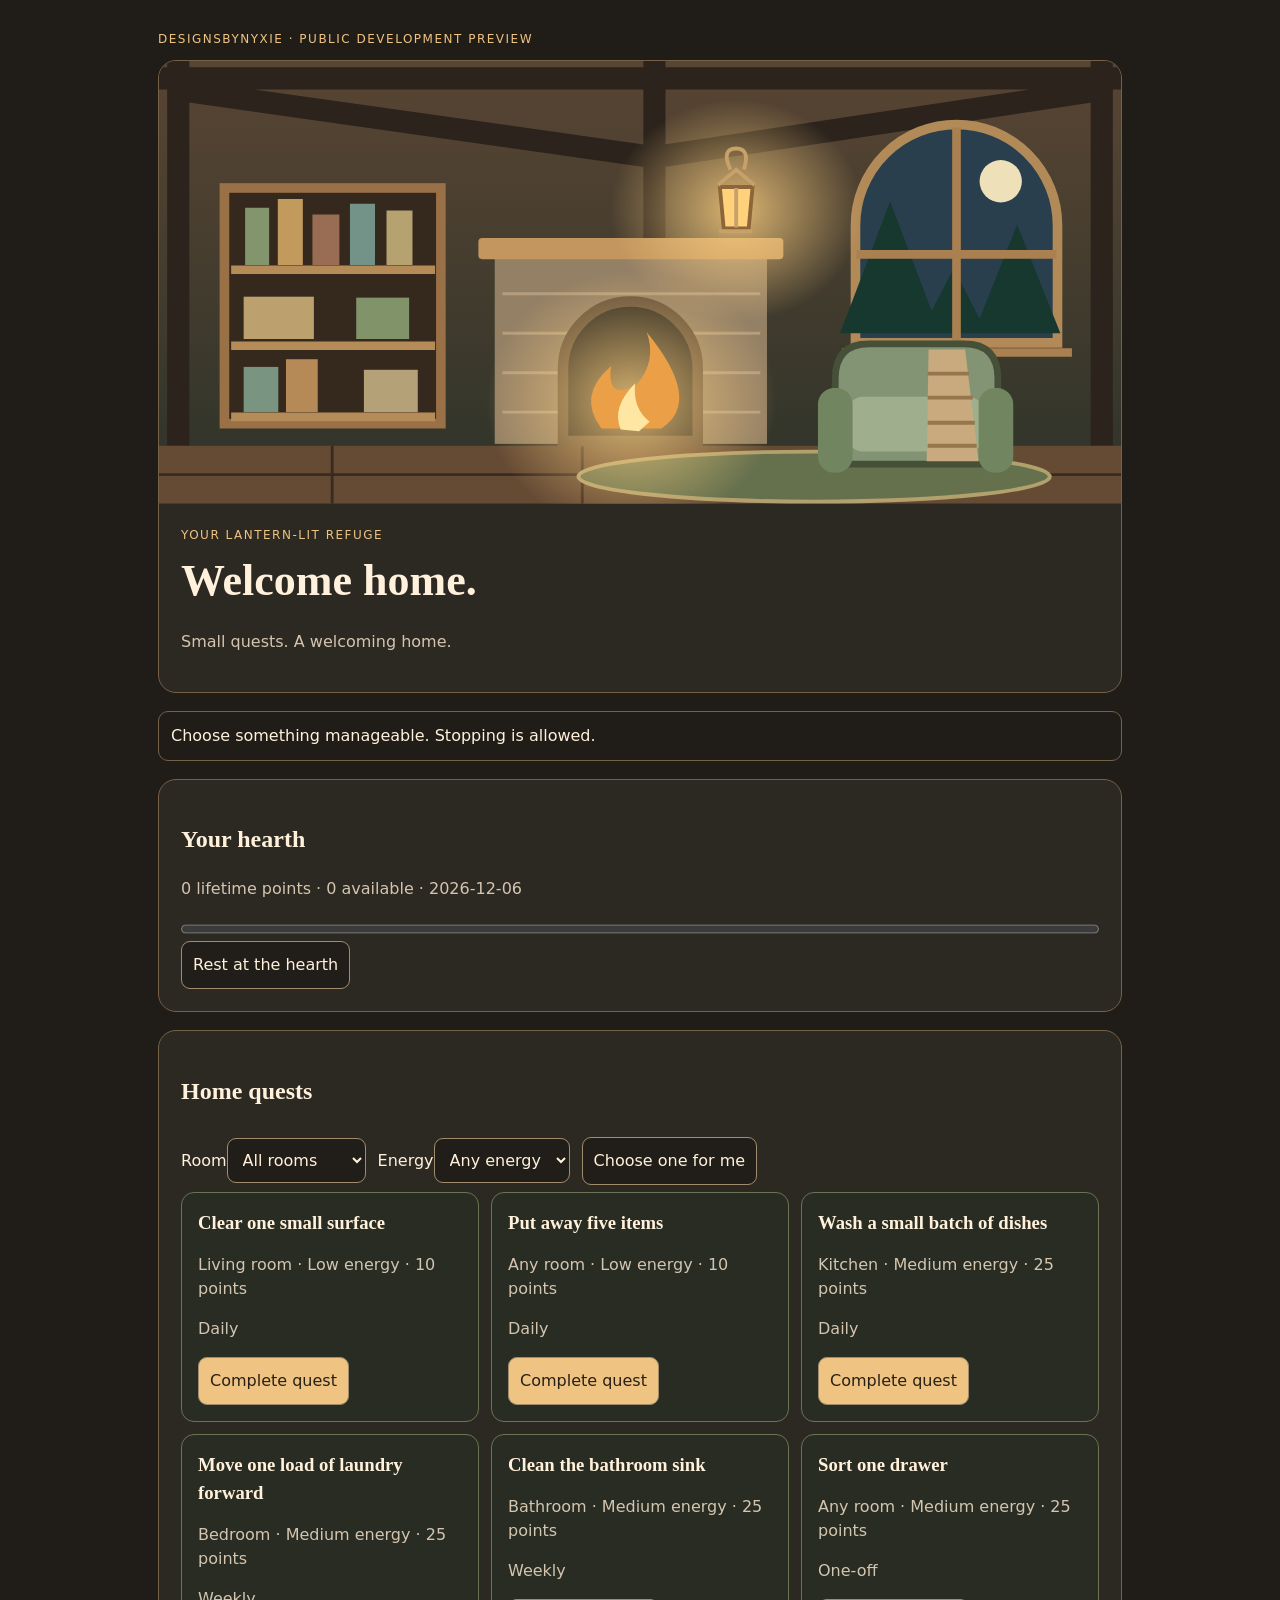
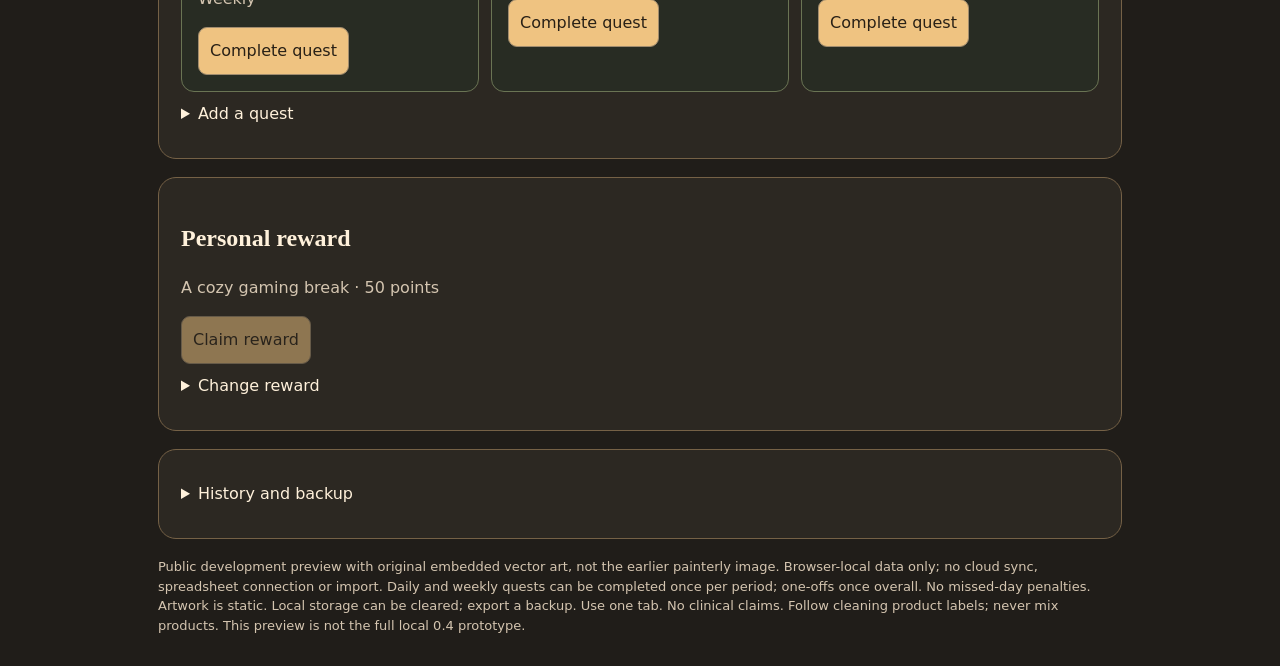
==== hearthkeeper/index.html @ c7834253 "Add isolated Hearthkeeper public preview" ====
<!doctype html><html lang="en"><meta charset="utf-8"><meta name="viewport" content="width=device-width,initial-scale=1"><title>Hearthkeeper — preview</title><style>*{box-sizing:border-box}:root{color-scheme:dark}body{margin:0;background:#201d19;color:#fff1db;font:16px system-ui;line-height:1.5}main{max-width:1000px;margin:auto;padding:18px}h1,h2,h3{font-family:Georgia,serif}h1{font-size:44px;margin:4px 0}p,small{color:#d4c5b0}.hero,section{border:1px solid #756146;border-radius:18px;overflow:hidden;background:#2c2822;margin-bottom:18px}section,.welcome{padding:22px}.hero svg{display:block;width:100%;height:auto}.row{display:flex;gap:12px;align-items:center;flex-wrap:wrap}.grid{display:grid;grid-template-columns:repeat(auto-fit,minmax(240px,1fr));gap:12px}.quest{border:1px solid #6a7454;border-radius:13px;padding:16px;background:#282c23}.quest h3{margin:0}.done{background:#37452e}button,input,select{font:inherit;background:#211e19;color:#fff1db;padding:11px;border:1px solid #a18c6e;border-radius:9px;max-width:100%}button{cursor:pointer;min-height:44px}button:disabled{opacity:.5;cursor:default}.primary{background:#efc381;color:#282016}label{display:block;margin:9px 0}input{display:block;width:100%}progress{width:100%;accent-color:#efc381;height:18px}#status{padding:12px;border:1px solid #756146;border-radius:10px;margin-bottom:18px}summary{cursor:pointer;padding:10px 0;min-height:44px}:focus-visible{outline:3px solid #efc381;outline-offset:3px}.tag{color:#efc381;font-size:12px;letter-spacing:1.5px}.note{font-size:13px}</style><main><p class="tag">DESIGNSBYNYXIE · PUBLIC DEVELOPMENT PREVIEW</p><header class="hero"><svg xmlns="http://www.w3.org/2000/svg" viewBox="0 0 1000 460" role="img" aria-label="Warm cottage with fireplace, lantern, armchair and a moonlit forest window"><defs><linearGradient id="w" x2="0" y2="1"><stop stop-color="#594533"/><stop offset="1" stop-color="#2d3329"/></linearGradient><radialGradient id="g"><stop stop-color="#ffd282" stop-opacity=".8"/><stop offset="1" stop-color="#ffd282" stop-opacity="0"/></radialGradient></defs><rect width="1000" height="460" fill="url(#w)"/><path d="M0 18H1000M20 0V400M515 0V400M980 0V400M20 30L515 100 980 30" stroke="#2b231c" stroke-width="23" fill="none"/><rect y="400" width="1000" height="60" fill="#664b34"/><path d="M0 430H1000M180 400V460M440 400V460M710 400V460" stroke="#382b22" stroke-width="3"/><path d="M724 293V171a105 105 0 0 1 210 0v122Z" fill="#293f4d" stroke="#b18a58" stroke-width="10"/><circle cx="875" cy="125" r="22" fill="#eee1b9"/><path d="M760 146l-52 137h104ZM892 170l-45 113h90ZM826 216l-35 67h70Z" fill="#16382e"/><path d="M829 69V295M725 201H933M710 303H949" stroke="#aa8050" stroke-width="9"/><rect x="68" y="132" width="225" height="245" fill="#35291e" stroke="#9a7047" stroke-width="10"/><path d="M75 217H287M75 296H287M75 370H287" stroke="#b58c58" stroke-width="9"/><g stroke="#35291e" stroke-width="3"><path d="M88 212v-61h28v61" fill="#82956d"/><path d="M122 212v-70h29v70" fill="#c29a5e"/><path d="M158 212v-54h31v54" fill="#996d54"/><path d="M197 212v-65h29v65" fill="#739388"/><path d="M235 212v-58h30v58" fill="#b5a270"/></g><rect x="88" y="245" width="73" height="44" fill="#bca16e"/><rect x="205" y="246" width="55" height="43" fill="#819369"/><rect x="88" y="318" width="36" height="47" fill="#799581"/><rect x="132" y="310" width="33" height="55" fill="#b68a57"/><rect x="213" y="321" width="56" height="44" fill="#b4a178"/><ellipse cx="681" cy="432" rx="245" ry="26" fill="#65704d" stroke="#b2a06d" stroke-width="4"/><rect x="349" y="201" width="283" height="197" fill="#948065"/><path d="M357 242H625M357 283H625M357 324H625M357 365H625" stroke="#b59d7d" stroke-width="3"/><path d="M420 395V320a70 70 0 0 1 140 0v75Z" fill="#28251e" stroke="#604d38" stroke-width="11"/><ellipse cx="491" cy="354" rx="151" ry="135" fill="url(#g)"/><path d="M460 382q-26-34 10-65q-5 37 26 20q22-25 11-55q59 72 15 100Z" fill="#eba047"/><path d="M480 383q-10-23 15-48q-3 26 15 40l-11 10Z" fill="#ffe6a2"/><rect x="332" y="184" width="317" height="22" rx="4" fill="#c2965e"/><ellipse cx="600" cy="155" rx="131" ry="115" fill="url(#g)"/><path d="M583 131h34l-4 43h-26Z" fill="#ffd17b" stroke="#8c6639" stroke-width="4"/><path d="M581 129l19-16 19 16M582 177h35M600 132v41M594 113q-10-22 6-22q15 0 8 22" stroke="#c7a16a" stroke-width="4" fill="none"/><path d="M703 419v-89q0-36 35-36h99q35 0 35 36v89Z" fill="#829473" stroke="#465039" stroke-width="7"/><rect x="715" y="349" width="143" height="57" rx="17" fill="#9fae8c"/><rect x="685" y="340" width="36" height="88" rx="17" fill="#718560"/><rect x="852" y="340" width="36" height="88" rx="17" fill="#718560"/><path d="M800 300h38l14 116h-54Z" fill="#c8aa7e"/><path d="M799 325h43M799 350h47M799 376h49M799 400h51" stroke="#97754d" stroke-width="4"/></svg><div class="welcome"><div class="tag">YOUR LANTERN-LIT REFUGE</div><h1>Welcome home.</h1><p>Small quests. A welcoming home.</p></div></header><div id="status" role="status">Choose something manageable. Stopping is allowed.</div><section><h2>Your hearth</h2><p id="stats"></p><progress id="progress" max="100" aria-label="Lifetime progress toward 100 points"></progress><button id="pause">Rest at the hearth</button></section><section><h2>Home quests</h2><div class="row"><label>Room<select id="room"><option>All rooms</option><option>Living room</option><option>Kitchen</option><option>Bedroom</option><option>Bathroom</option><option>Any room</option></select></label><label>Energy<select id="energy"><option>Any energy</option><option>Low</option><option>Medium</option></select></label><button id="pick">Choose one for me</button></div><div id="cards" class="grid"></div><details><summary>Add a quest</summary><form id="add"><label>Task<input id="name" required maxlength="100"></label><label>Room<select id="newRoom"><option>Any room</option><option>Kitchen</option><option>Bedroom</option><option>Bathroom</option><option>Living room</option></select></label><label>Energy<select id="newEnergy"><option>Low</option><option>Medium</option></select></label><label>Repeat<select id="freq"><option value="daily">Daily</option><option value="weekly">Weekly (Monday start)</option><option value="once">One-off</option></select></label><label>Points<input id="xp" type="number" min="1" max="1000" value="10" required></label><button class="primary">Add quest</button></form></details></section><section><h2>Personal reward</h2><p id="rewardText"></p><button id="claim" class="primary">Claim reward</button><details><summary>Change reward</summary><label>Reward<input id="reward" maxlength="100"></label><label>Cost<input id="cost" type="number" min="1" max="1000000"></label><button id="saveReward">Save reward</button></details></section><section><details><summary>History and backup</summary><div id="history"></div><button id="export">Export backup</button><button id="reset">Erase this preview's data</button></details></section><p class="note">Public development preview with original embedded vector art, not the earlier painterly image. Browser-local data only; no cloud sync, spreadsheet connection or import. Daily and weekly quests can be completed once per period; one-offs once overall. No missed-day penalties. Artwork is static. Local storage can be cleared; export a backup. Use one tab. No clinical claims. Follow cleaning product labels; never mix products. This preview is not the full local 0.4 prototype.</p></main><script>'use strict';const $=id=>document.getElementById(id),KEY='hearthkeeper-public-preview-v1';const uid=()=>globalThis.crypto?.randomUUID?.()||Date.now().toString(36)+Math.random().toString(36).slice(2);function date(d=new Date()){return d.getFullYear()+'-'+String(d.getMonth()+1).padStart(2,'0')+'-'+String(d.getDate()).padStart(2,'0')}function period(f){if(f==='once')return 'once';let d=new Date();if(f==='weekly')d.setDate(d.getDate()-(d.getDay()+6)%7);return date(d)}function fresh(){return {version:1,tasks:[['Clear one small surface','Living room','Low',10,'daily'],['Put away five items','Any room','Low',10,'daily'],['Wash a small batch of dishes','Kitchen','Medium',25,'daily'],['Move one load of laundry forward','Bedroom','Medium',25,'weekly'],['Clean the bathroom sink','Bathroom','Medium',25,'weekly'],['Sort one drawer','Any room','Medium',25,'once']].map((a,i)=>({id:'t'+i,name:a[0],room:a[1],energy:a[2],xp:a[3],freq:a[4]})),events:[],claims:[],reward:'A cozy gaming break',cost:50,paused:''}}let s=fresh(),warning='';try{let raw=localStorage.getItem(KEY);if(raw){let x=JSON.parse(raw);if(x.version!==1||!Array.isArray(x.tasks)||!Array.isArray(x.events)||!Array.isArray(x.claims))throw Error('Invalid save');s=x}}catch(e){warning='Could not load saved data. Changes may not persist.'}const earned=()=>s.events.filter(e=>!e.void).reduce((a,e)=>a+e.xp,0),balance=()=>earned()-s.claims.filter(c=>!c.void).reduce((a,c)=>a+c.cost,0),done=t=>s.events.find(e=>!e.void&&e.task===t.id&&e.period===period(t.freq)&&e.freq===t.freq);function say(t){$('status').textContent=t}function save(){try{localStorage.setItem(KEY,JSON.stringify(s))}catch(e){say('Storage unavailable. Export before closing.')}}function el(tag,t){let e=document.createElement(tag);e.textContent=t;return e}function button(t,f){let b=el('button',t);b.type='button';b.onclick=f;return b}function matches(){return s.tasks.filter(t=>($('room').value==='All rooms'||t.room===$('room').value)&&($('energy').value==='Any energy'||t.energy===$('energy').value))}function render(){$('stats').textContent=earned()+' lifetime points · '+balance()+' available · '+date();$('progress').value=Math.min(100,earned());$('pause').textContent=s.paused===date()?'Return to quests':'Rest at the hearth';$('rewardText').textContent=s.reward+' · '+s.cost+' points';$('reward').value=s.reward;$('cost').value=s.cost;$('claim').disabled=balance()<s.cost;$('cards').replaceChildren();matches().forEach(t=>{let e=done(t),c=el('article','');c.className='quest'+(e?' done':'');c.append(el('h3',t.name),el('p',t.room+' · '+t.energy+' energy · '+t.xp+' points'),el('p',t.freq==='once'?'One-off':t.freq==='weekly'?'Weekly':'Daily'));let b=button(e?'Undo completion':'Complete quest',()=>{if(s.paused===date())return;if(e){if(balance()<e.xp)return say('Reverse a reward record first; these points have been spent.');e.void=true}else s.events.push({id:uid(),task:t.id,name:t.name,xp:t.xp,freq:t.freq,period:period(t.freq),day:date(),void:false});save();render();say(e?'Completion undone.':'A little care counts. Quest complete.')});b.className='primary';b.disabled=s.paused===date();c.append(b);$('cards').append(c)});$('history').replaceChildren();s.events.slice().reverse().slice(0,30).forEach(e=>$('history').append(el('p',e.day+' · '+e.name+' · '+(e.void?'undone':'+'+e.xp))));s.claims.slice().reverse().slice(0,30).forEach(c=>{let p=el('p',c.day+' · '+c.name+' · '+(c.void?'reversed':'−'+c.cost)+' ');if(!c.void)p.append(button('Reverse reward record',()=>{c.void=true;save();render()}));$('history').append(p)})}$('room').onchange=render;$('energy').onchange=render;$('pause').onclick=()=>{s.paused=s.paused===date()?'':date();save();render();say(s.paused?'Rest is allowed. Nothing lost.':'Welcome back.')};$('pick').onclick=()=>{let a=matches().filter(t=>!done(t));say(s.paused===date()?'You are resting. Return whenever you wish.':a.length?'Try: '+a[Math.floor(Math.random()*a.length)].name:'No unfinished quests match.')};$('add').onsubmit=e=>{e.preventDefault();let name=$('name').value.trim(),xp=Number($('xp').value);if(!name||!Number.isInteger(xp)||xp<1||xp>1000)return say('Enter a task and points from 1 to 1000.');s.tasks.push({id:uid(),name,room:$('newRoom').value,energy:$('newEnergy').value,freq:$('freq').value,xp});save();render();e.target.reset();say('Quest added.')};$('saveReward').onclick=()=>{let r=$('reward').value.trim(),c=Number($('cost').value);if(!r||!Number.isInteger(c)||c<1||c>1000000)return say('Enter a reward and valid whole-number cost.');s.reward=r;s.cost=c;save();render()};$('claim').onclick=()=>{if(balance()<s.cost)return;s.claims.push({id:uid(),name:s.reward,cost:s.cost,day:date(),void:false});save();render();say('Reward recorded. This does not purchase anything.')};$('export').onclick=()=>{let u=URL.createObjectURL(new Blob([JSON.stringify(s,null,2)],{type:'application/json'})),a=document.createElement('a');a.href=u;a.download='hearthkeeper-public-backup.json';a.click();setTimeout(()=>URL.revokeObjectURL(u),2000)};$('reset').onclick=()=>{if(confirm('Erase this preview’s data? Export a backup first.')){s=fresh();save();render()}};let last=date();setInterval(()=>{if(date()!==last){last=date();render()}},30000);render();if(warning)say(warning);</script></html>
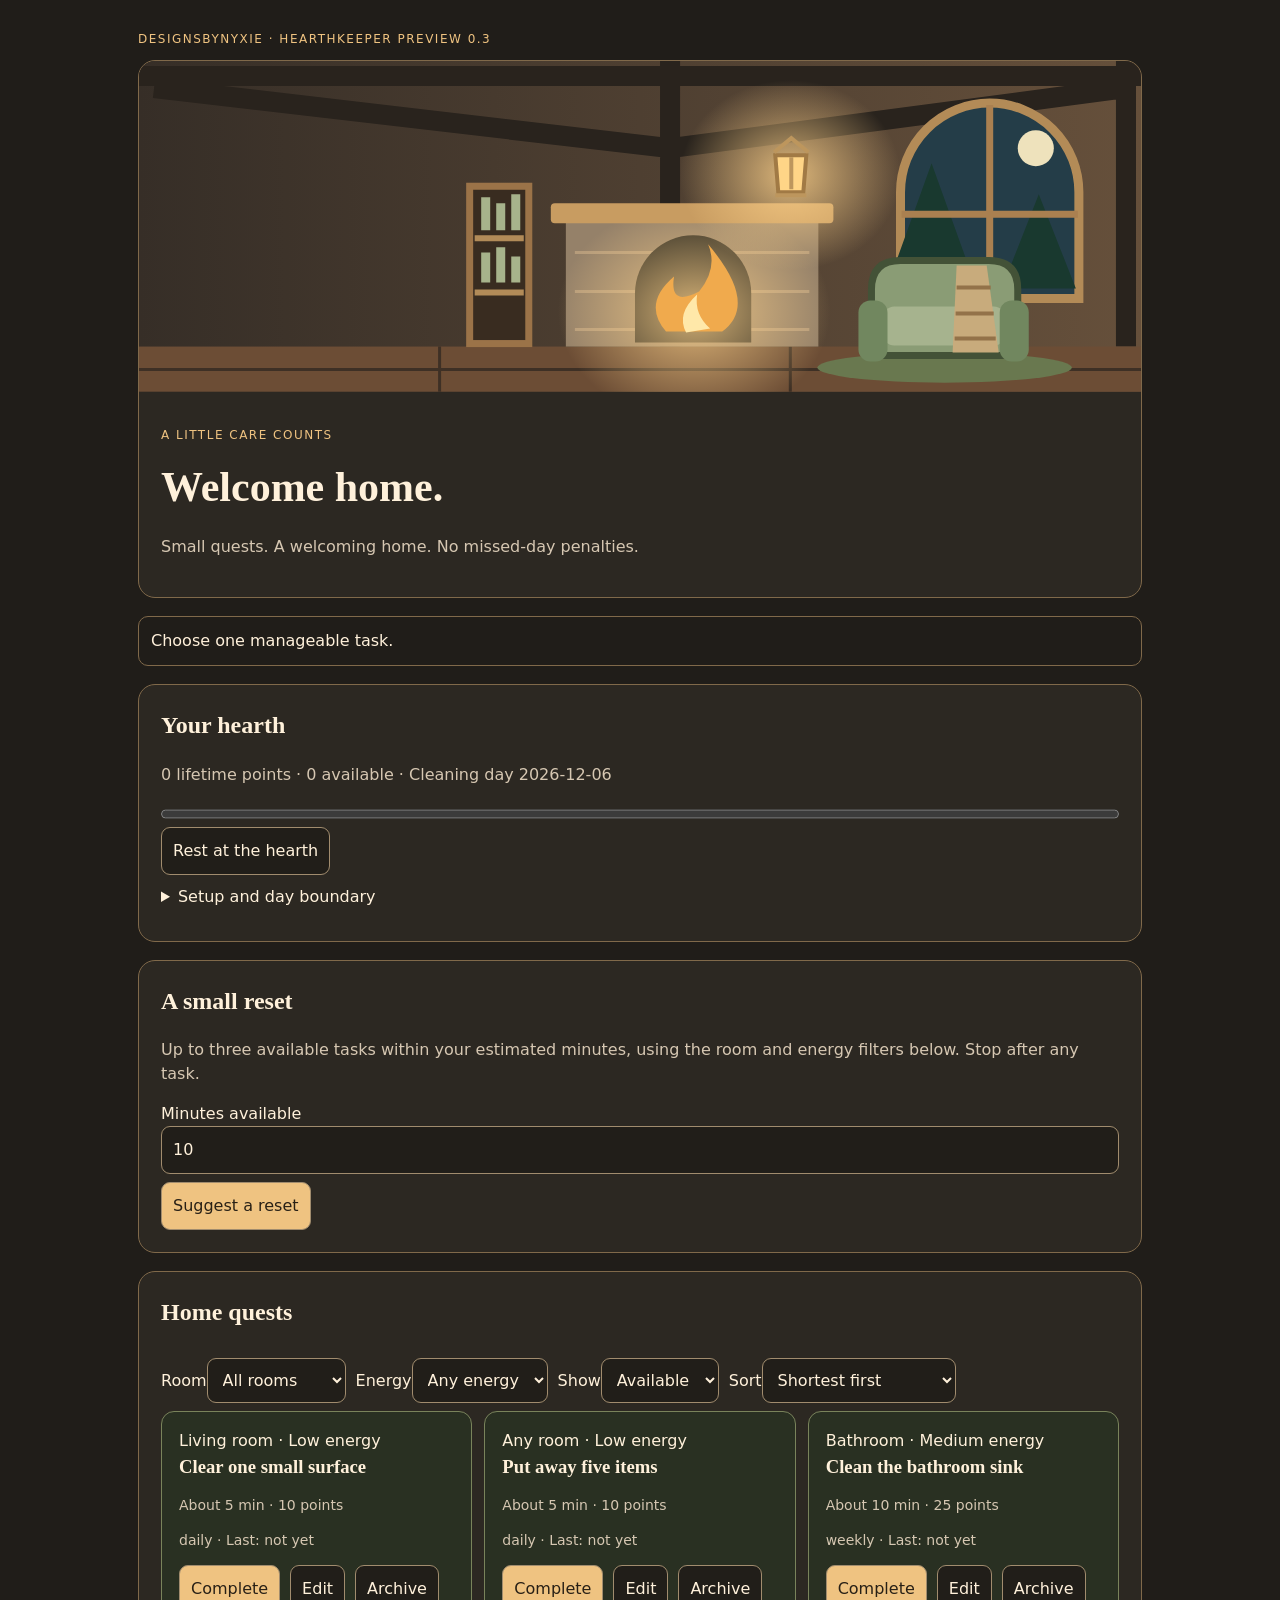
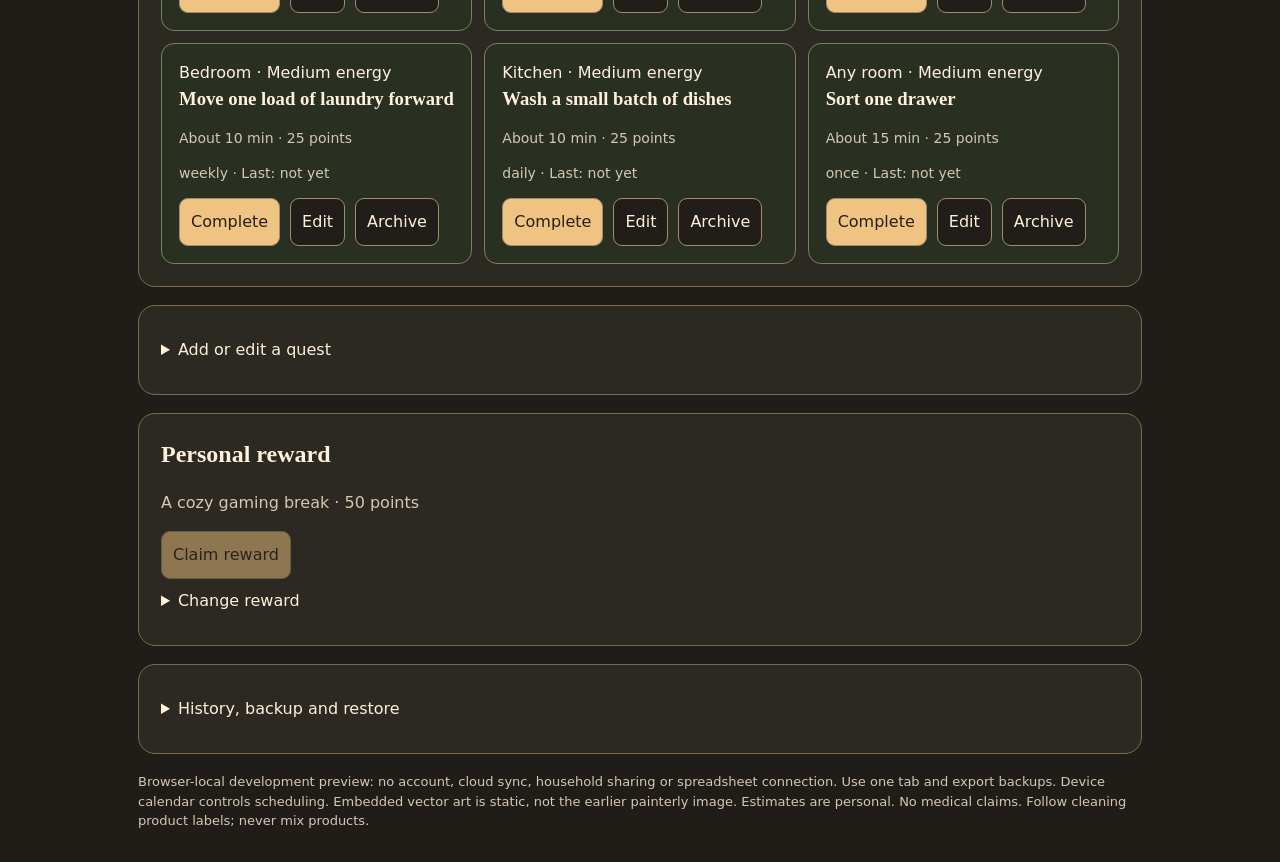
==== commit 7f7aec12: "Improve Hearthkeeper reset flow, recovery and late-night scheduling" ====
--- a/hearthkeeper/index.html
+++ b/hearthkeeper/index.html
@@ -1 +1 @@
-<!doctype html><html lang="en"><meta charset="utf-8"><meta name="viewport" content="width=device-width,initial-scale=1"><title>Hearthkeeper — preview</title><style>*{box-sizing:border-box}:root{color-scheme:dark}body{margin:0;background:#201d19;color:#fff1db;font:16px system-ui;line-height:1.5}main{max-width:1000px;margin:auto;padding:18px}h1,h2,h3{font-family:Georgia,serif}h1{font-size:44px;margin:4px 0}p,small{color:#d4c5b0}.hero,section{border:1px solid #756146;border-radius:18px;overflow:hidden;background:#2c2822;margin-bottom:18px}section,.welcome{padding:22px}.hero svg{display:block;width:100%;height:auto}.row{display:flex;gap:12px;align-items:center;flex-wrap:wrap}.grid{display:grid;grid-template-columns:repeat(auto-fit,minmax(240px,1fr));gap:12px}.quest{border:1px solid #6a7454;border-radius:13px;padding:16px;background:#282c23}.quest h3{margin:0}.done{background:#37452e}button,input,select{font:inherit;background:#211e19;color:#fff1db;padding:11px;border:1px solid #a18c6e;border-radius:9px;max-width:100%}button{cursor:pointer;min-height:44px}button:disabled{opacity:.5;cursor:default}.primary{background:#efc381;color:#282016}label{display:block;margin:9px 0}input{display:block;width:100%}progress{width:100%;accent-color:#efc381;height:18px}#status{padding:12px;border:1px solid #756146;border-radius:10px;margin-bottom:18px}summary{cursor:pointer;padding:10px 0;min-height:44px}:focus-visible{outline:3px solid #efc381;outline-offset:3px}.tag{color:#efc381;font-size:12px;letter-spacing:1.5px}.note{font-size:13px}</style><main><p class="tag">DESIGNSBYNYXIE · PUBLIC DEVELOPMENT PREVIEW</p><header class="hero"><svg xmlns="http://www.w3.org/2000/svg" viewBox="0 0 1000 460" role="img" aria-label="Warm cottage with fireplace, lantern, armchair and a moonlit forest window"><defs><linearGradient id="w" x2="0" y2="1"><stop stop-color="#594533"/><stop offset="1" stop-color="#2d3329"/></linearGradient><radialGradient id="g"><stop stop-color="#ffd282" stop-opacity=".8"/><stop offset="1" stop-color="#ffd282" stop-opacity="0"/></radialGradient></defs><rect width="1000" height="460" fill="url(#w)"/><path d="M0 18H1000M20 0V400M515 0V400M980 0V400M20 30L515 100 980 30" stroke="#2b231c" stroke-width="23" fill="none"/><rect y="400" width="1000" height="60" fill="#664b34"/><path d="M0 430H1000M180 400V460M440 400V460M710 400V460" stroke="#382b22" stroke-width="3"/><path d="M724 293V171a105 105 0 0 1 210 0v122Z" fill="#293f4d" stroke="#b18a58" stroke-width="10"/><circle cx="875" cy="125" r="22" fill="#eee1b9"/><path d="M760 146l-52 137h104ZM892 170l-45 113h90ZM826 216l-35 67h70Z" fill="#16382e"/><path d="M829 69V295M725 201H933M710 303H949" stroke="#aa8050" stroke-width="9"/><rect x="68" y="132" width="225" height="245" fill="#35291e" stroke="#9a7047" stroke-width="10"/><path d="M75 217H287M75 296H287M75 370H287" stroke="#b58c58" stroke-width="9"/><g stroke="#35291e" stroke-width="3"><path d="M88 212v-61h28v61" fill="#82956d"/><path d="M122 212v-70h29v70" fill="#c29a5e"/><path d="M158 212v-54h31v54" fill="#996d54"/><path d="M197 212v-65h29v65" fill="#739388"/><path d="M235 212v-58h30v58" fill="#b5a270"/></g><rect x="88" y="245" width="73" height="44" fill="#bca16e"/><rect x="205" y="246" width="55" height="43" fill="#819369"/><rect x="88" y="318" width="36" height="47" fill="#799581"/><rect x="132" y="310" width="33" height="55" fill="#b68a57"/><rect x="213" y="321" width="56" height="44" fill="#b4a178"/><ellipse cx="681" cy="432" rx="245" ry="26" fill="#65704d" stroke="#b2a06d" stroke-width="4"/><rect x="349" y="201" width="283" height="197" fill="#948065"/><path d="M357 242H625M357 283H625M357 324H625M357 365H625" stroke="#b59d7d" stroke-width="3"/><path d="M420 395V320a70 70 0 0 1 140 0v75Z" fill="#28251e" stroke="#604d38" stroke-width="11"/><ellipse cx="491" cy="354" rx="151" ry="135" fill="url(#g)"/><path d="M460 382q-26-34 10-65q-5 37 26 20q22-25 11-55q59 72 15 100Z" fill="#eba047"/><path d="M480 383q-10-23 15-48q-3 26 15 40l-11 10Z" fill="#ffe6a2"/><rect x="332" y="184" width="317" height="22" rx="4" fill="#c2965e"/><ellipse cx="600" cy="155" rx="131" ry="115" fill="url(#g)"/><path d="M583 131h34l-4 43h-26Z" fill="#ffd17b" stroke="#8c6639" stroke-width="4"/><path d="M581 129l19-16 19 16M582 177h35M600 132v41M594 113q-10-22 6-22q15 0 8 22" stroke="#c7a16a" stroke-width="4" fill="none"/><path d="M703 419v-89q0-36 35-36h99q35 0 35 36v89Z" fill="#829473" stroke="#465039" stroke-width="7"/><rect x="715" y="349" width="143" height="57" rx="17" fill="#9fae8c"/><rect x="685" y="340" width="36" height="88" rx="17" fill="#718560"/><rect x="852" y="340" width="36" height="88" rx="17" fill="#718560"/><path d="M800 300h38l14 116h-54Z" fill="#c8aa7e"/><path d="M799 325h43M799 350h47M799 376h49M799 400h51" stroke="#97754d" stroke-width="4"/></svg><div class="welcome"><div class="tag">YOUR LANTERN-LIT REFUGE</div><h1>Welcome home.</h1><p>Small quests. A welcoming home.</p></div></header><div id="status" role="status">Choose something manageable. Stopping is allowed.</div><section><h2>Your hearth</h2><p id="stats"></p><progress id="progress" max="100" aria-label="Lifetime progress toward 100 points"></progress><button id="pause">Rest at the hearth</button></section><section><h2>Home quests</h2><div class="row"><label>Room<select id="room"><option>All rooms</option><option>Living room</option><option>Kitchen</option><option>Bedroom</option><option>Bathroom</option><option>Any room</option></select></label><label>Energy<select id="energy"><option>Any energy</option><option>Low</option><option>Medium</option></select></label><button id="pick">Choose one for me</button></div><div id="cards" class="grid"></div><details><summary>Add a quest</summary><form id="add"><label>Task<input id="name" required maxlength="100"></label><label>Room<select id="newRoom"><option>Any room</option><option>Kitchen</option><option>Bedroom</option><option>Bathroom</option><option>Living room</option></select></label><label>Energy<select id="newEnergy"><option>Low</option><option>Medium</option></select></label><label>Repeat<select id="freq"><option value="daily">Daily</option><option value="weekly">Weekly (Monday start)</option><option value="once">One-off</option></select></label><label>Points<input id="xp" type="number" min="1" max="1000" value="10" required></label><button class="primary">Add quest</button></form></details></section><section><h2>Personal reward</h2><p id="rewardText"></p><button id="claim" class="primary">Claim reward</button><details><summary>Change reward</summary><label>Reward<input id="reward" maxlength="100"></label><label>Cost<input id="cost" type="number" min="1" max="1000000"></label><button id="saveReward">Save reward</button></details></section><section><details><summary>History and backup</summary><div id="history"></div><button id="export">Export backup</button><button id="reset">Erase this preview's data</button></details></section><p class="note">Public development preview with original embedded vector art, not the earlier painterly image. Browser-local data only; no cloud sync, spreadsheet connection or import. Daily and weekly quests can be completed once per period; one-offs once overall. No missed-day penalties. Artwork is static. Local storage can be cleared; export a backup. Use one tab. No clinical claims. Follow cleaning product labels; never mix products. This preview is not the full local 0.4 prototype.</p></main><script>'use strict';const $=id=>document.getElementById(id),KEY='hearthkeeper-public-preview-v1';const uid=()=>globalThis.crypto?.randomUUID?.()||Date.now().toString(36)+Math.random().toString(36).slice(2);function date(d=new Date()){return d.getFullYear()+'-'+String(d.getMonth()+1).padStart(2,'0')+'-'+String(d.getDate()).padStart(2,'0')}function period(f){if(f==='once')return 'once';let d=new Date();if(f==='weekly')d.setDate(d.getDate()-(d.getDay()+6)%7);return date(d)}function fresh(){return {version:1,tasks:[['Clear one small surface','Living room','Low',10,'daily'],['Put away five items','Any room','Low',10,'daily'],['Wash a small batch of dishes','Kitchen','Medium',25,'daily'],['Move one load of laundry forward','Bedroom','Medium',25,'weekly'],['Clean the bathroom sink','Bathroom','Medium',25,'weekly'],['Sort one drawer','Any room','Medium',25,'once']].map((a,i)=>({id:'t'+i,name:a[0],room:a[1],energy:a[2],xp:a[3],freq:a[4]})),events:[],claims:[],reward:'A cozy gaming break',cost:50,paused:''}}let s=fresh(),warning='';try{let raw=localStorage.getItem(KEY);if(raw){let x=JSON.parse(raw);if(x.version!==1||!Array.isArray(x.tasks)||!Array.isArray(x.events)||!Array.isArray(x.claims))throw Error('Invalid save');s=x}}catch(e){warning='Could not load saved data. Changes may not persist.'}const earned=()=>s.events.filter(e=>!e.void).reduce((a,e)=>a+e.xp,0),balance=()=>earned()-s.claims.filter(c=>!c.void).reduce((a,c)=>a+c.cost,0),done=t=>s.events.find(e=>!e.void&&e.task===t.id&&e.period===period(t.freq)&&e.freq===t.freq);function say(t){$('status').textContent=t}function save(){try{localStorage.setItem(KEY,JSON.stringify(s))}catch(e){say('Storage unavailable. Export before closing.')}}function el(tag,t){let e=document.createElement(tag);e.textContent=t;return e}function button(t,f){let b=el('button',t);b.type='button';b.onclick=f;return b}function matches(){return s.tasks.filter(t=>($('room').value==='All rooms'||t.room===$('room').value)&&($('energy').value==='Any energy'||t.energy===$('energy').value))}function render(){$('stats').textContent=earned()+' lifetime points · '+balance()+' available · '+date();$('progress').value=Math.min(100,earned());$('pause').textContent=s.paused===date()?'Return to quests':'Rest at the hearth';$('rewardText').textContent=s.reward+' · '+s.cost+' points';$('reward').value=s.reward;$('cost').value=s.cost;$('claim').disabled=balance()<s.cost;$('cards').replaceChildren();matches().forEach(t=>{let e=done(t),c=el('article','');c.className='quest'+(e?' done':'');c.append(el('h3',t.name),el('p',t.room+' · '+t.energy+' energy · '+t.xp+' points'),el('p',t.freq==='once'?'One-off':t.freq==='weekly'?'Weekly':'Daily'));let b=button(e?'Undo completion':'Complete quest',()=>{if(s.paused===date())return;if(e){if(balance()<e.xp)return say('Reverse a reward record first; these points have been spent.');e.void=true}else s.events.push({id:uid(),task:t.id,name:t.name,xp:t.xp,freq:t.freq,period:period(t.freq),day:date(),void:false});save();render();say(e?'Completion undone.':'A little care counts. Quest complete.')});b.className='primary';b.disabled=s.paused===date();c.append(b);$('cards').append(c)});$('history').replaceChildren();s.events.slice().reverse().slice(0,30).forEach(e=>$('history').append(el('p',e.day+' · '+e.name+' · '+(e.void?'undone':'+'+e.xp))));s.claims.slice().reverse().slice(0,30).forEach(c=>{let p=el('p',c.day+' · '+c.name+' · '+(c.void?'reversed':'−'+c.cost)+' ');if(!c.void)p.append(button('Reverse reward record',()=>{c.void=true;save();render()}));$('history').append(p)})}$('room').onchange=render;$('energy').onchange=render;$('pause').onclick=()=>{s.paused=s.paused===date()?'':date();save();render();say(s.paused?'Rest is allowed. Nothing lost.':'Welcome back.')};$('pick').onclick=()=>{let a=matches().filter(t=>!done(t));say(s.paused===date()?'You are resting. Return whenever you wish.':a.length?'Try: '+a[Math.floor(Math.random()*a.length)].name:'No unfinished quests match.')};$('add').onsubmit=e=>{e.preventDefault();let name=$('name').value.trim(),xp=Number($('xp').value);if(!name||!Number.isInteger(xp)||xp<1||xp>1000)return say('Enter a task and points from 1 to 1000.');s.tasks.push({id:uid(),name,room:$('newRoom').value,energy:$('newEnergy').value,freq:$('freq').value,xp});save();render();e.target.reset();say('Quest added.')};$('saveReward').onclick=()=>{let r=$('reward').value.trim(),c=Number($('cost').value);if(!r||!Number.isInteger(c)||c<1||c>1000000)return say('Enter a reward and valid whole-number cost.');s.reward=r;s.cost=c;save();render()};$('claim').onclick=()=>{if(balance()<s.cost)return;s.claims.push({id:uid(),name:s.reward,cost:s.cost,day:date(),void:false});save();render();say('Reward recorded. This does not purchase anything.')};$('export').onclick=()=>{let u=URL.createObjectURL(new Blob([JSON.stringify(s,null,2)],{type:'application/json'})),a=document.createElement('a');a.href=u;a.download='hearthkeeper-public-backup.json';a.click();setTimeout(()=>URL.revokeObjectURL(u),2000)};$('reset').onclick=()=>{if(confirm('Erase this preview’s data? Export a backup first.')){s=fresh();save();render()}};let last=date();setInterval(()=>{if(date()!==last){last=date();render()}},30000);render();if(warning)say(warning);</script></html>+<!doctype html><html lang="en"><meta charset="utf-8"><meta name="viewport" content="width=device-width,initial-scale=1"><title>Hearthkeeper — small home resets</title><style>*{box-sizing:border-box}:root{color-scheme:dark;--gold:#efc381;--line:#80694a}body{margin:0;background:#201d19;color:#fff1db;font:16px system-ui;line-height:1.5}main{max-width:1040px;margin:auto;padding:18px}h1,h2,h3{font-family:Georgia,serif}h1{font-size:42px;margin:5px 0}h2,h3{margin-top:0}p,small{color:#d6c7b2}section,header{background:#2c2822;border:1px solid var(--line);border-radius:17px;margin-bottom:18px;overflow:hidden}section,.welcome{padding:22px}.art{width:100%;height:auto;display:block}.tag{font-size:12px;color:var(--gold);letter-spacing:1.5px}.row{display:flex;gap:10px;align-items:center;flex-wrap:wrap}.grid{display:grid;grid-template-columns:repeat(auto-fit,minmax(245px,1fr));gap:12px}.quest{padding:17px;background:#293022;border:1px solid #79835b;border-radius:13px}.quest h3{margin:0}.quest p{font-size:14px}button,input,select{font:inherit;border-radius:9px;border:1px solid #a18c6e;padding:11px;background:#211e19;color:#fff1db;max-width:100%}button{cursor:pointer;min-height:44px}button:disabled{opacity:.5;cursor:default}.primary{background:var(--gold);color:#282016}label{display:block;margin:8px 0}input{display:block;width:100%}progress{width:100%;accent-color:var(--gold);height:18px}summary{cursor:pointer;min-height:44px;padding:10px 0}#status{border:1px solid var(--line);padding:12px;border-radius:10px;margin-bottom:18px}.note{font-size:13px}:focus-visible{outline:3px solid var(--gold);outline-offset:3px}@media(max-width:550px){main{padding:10px}section,.welcome{padding:16px}h1{font-size:35px}}</style><main><p class="tag">DESIGNSBYNYXIE · HEARTHKEEPER PREVIEW 0.3</p><header><svg class="art" xmlns="http://www.w3.org/2000/svg" viewBox="0 0 1000 330" role="img" aria-label="Lantern-lit cottage refuge with fireplace, books, chair and a moonlit forest window"><defs><radialGradient id="g"><stop stop-color="#ffd38b" stop-opacity=".8"/><stop offset="1" stop-color="#ffd38b" stop-opacity="0"/></radialGradient><linearGradient id="w"><stop stop-color="#362e27"/><stop offset="1" stop-color="#66503b"/></linearGradient></defs><rect width="1000" height="330" fill="url(#w)"/><path d="M0 15H1000M530 0V285M985 0V285M15 27L530 87 985 27" stroke="#29231d" stroke-width="20" fill="none"/><rect y="285" width="1000" height="45" fill="#6c4d35"/><path d="M0 308H1000M300 285V330M650 285V330" stroke="#3e3025" stroke-width="3"/><path d="M760 237V131a89 89 0 0 1 178 0v106Z" fill="#243d48" stroke="#b38b57" stroke-width="9"/><circle cx="895" cy="87" r="18" fill="#eee2bc"/><path d="M791 102l-45 125h90ZM898 133l-37 94h74Z" fill="#19392f"/><path d="M849 44V237M761 153H937" stroke="#aa8050" stroke-width="7"/><rect x="330" y="125" width="59" height="157" fill="#392c20" stroke="#9b7348" stroke-width="7"/><path d="M335 177H384M335 231H384" stroke="#b28b58" stroke-width="6"/><path d="M346 169v-33M361 169v-27M376 169v-36M346 221v-30M361 221v-35M376 221v-26" stroke="#a7b38b" stroke-width="9"/><rect x="426" y="158" width="252" height="127" fill="#958169"/><path d="M435 191H669M435 230H669M435 268H669" stroke="#b69c7b" stroke-width="3"/><path d="M495 281v-49a58 58 0 0 1 116 0v49Z" fill="#28261f"/><ellipse cx="554" cy="250" rx="136" ry="110" fill="url(#g)"/><path d="M526 270q-24-28 8-55q-5 31 25 15q19-23 9-47q51 60 14 87Z" fill="#f0aa4d"/><path d="M546 271q-10-19 11-38q-3 20 13 34Z" fill="#ffe8a9"/><rect x="411" y="142" width="282" height="20" rx="4" fill="#c89c61"/><ellipse cx="650" cy="114" rx="110" ry="95" fill="url(#g)"/><path d="M635 94h31l-3 37h-25Z" fill="#ffd587" stroke="#a17a45" stroke-width="4"/><path d="M634 91l17-14 17 14M635 134h31M651 96v32" stroke="#bd965d" stroke-width="4" fill="none"/><ellipse cx="804" cy="306" rx="127" ry="15" fill="#69784f"/><path d="M731 294v-66q0-29 29-29h88q29 0 29 29v66Z" fill="#8a9c75" stroke="#435237" stroke-width="7"/><rect x="742" y="245" width="123" height="39" rx="12" fill="#a6b38e"/><rect x="718" y="239" width="29" height="61" rx="12" fill="#71875f"/><rect x="859" y="239" width="29" height="61" rx="12" fill="#71875f"/><path d="M816 204h30l12 87h-46Z" fill="#c8ab7c"/><path d="M816 226h34M815 252h38M814 277h41" stroke="#937249" stroke-width="4"/></svg><div class="welcome"><p class="tag">A LITTLE CARE COUNTS</p><h1>Welcome home.</h1><p>Small quests. A welcoming home. No missed-day penalties.</p></div></header><div id="status" role="status" aria-live="polite">Choose one manageable task.</div><section><h2>Your hearth</h2><p id="stats"></p><progress id="bar" max="100" aria-label="Lifetime milestone progress"></progress><button id="rest">Rest at the hearth</button><details><summary>Setup and day boundary</summary><p>Choose a small task, earn points and choose a personal reward. Data stays in this browser. Export before clearing it.</p><label>Lifetime milestone<input id="goal" type="number" min="1" max="1000000"></label><label>New day starts at local hour (0–6)<input id="cutoff" type="number" min="0" max="6"></label><p class="note">For late-night cleaning, choose 4 to keep 1am in the previous cleaning day. Changing this setting changes current availability, not history.</p><button id="settings">Save settings</button></details></section><section><h2>A small reset</h2><p>Up to three available tasks within your estimated minutes, using the room and energy filters below. Stop after any task.</p><label>Minutes available<input id="budget" type="number" min="1" max="240" value="10"></label><button id="plan" class="primary">Suggest a reset</button><div id="planList"></div></section><section><h2>Home quests</h2><div class="row"><label>Room<select id="room"><option>All rooms</option></select></label><label>Energy<select id="energy"><option>Any energy</option><option>Low</option><option>Medium</option><option>High</option></select></label><label>Show<select id="view"><option>Available</option><option>All active</option><option>Archived</option></select></label><label>Sort<select id="sort"><option>Shortest first</option><option>Longest since care</option><option>Alphabetical</option></select></label></div><div id="cards" class="grid"></div></section><section><details id="editor"><summary>Add or edit a quest</summary><form id="form"><input id="editId" type="hidden"><label>Name<input id="name" maxlength="100" required></label><label>Room or category<input id="taskRoom" maxlength="40" value="Any room" required></label><label>Energy<select id="taskEnergy"><option>Low</option><option>Medium</option><option>High</option></select></label><label>Repeat<select id="freq"><option value="daily">Daily</option><option value="weekly">Weekly, Monday start</option><option value="interval">Days after last completion</option><option value="once">One-off</option></select></label><label>Interval days (interval tasks only)<input id="interval" type="number" min="1" max="730" value="14"></label><label>Estimated minutes<input id="minutes" type="number" min="1" max="240" value="5" required></label><label>Points<input id="xp" type="number" min="1" max="1000" value="10" required></label><button class="primary">Save quest</button> <button id="clear" type="button">New quest</button></form><p class="note">Past earnings do not change when edited. Recurrence changes cannot award the same quest twice in a cleaning day.</p></details></section><section><h2>Personal reward</h2><p id="rewardText"></p><button id="claim" class="primary">Claim reward</button><details><summary>Change reward</summary><label>Reward<input id="reward" maxlength="100"></label><label>Point cost<input id="cost" type="number" min="1" max="1000000"></label><button id="setReward">Save reward</button></details></section><section><details><summary>History, backup and restore</summary><p class="note">Last 40 entries shown; exports retain all. Undo is limited to the current cleaning day. Reward reversals are bookkeeping only.</p><div id="history"></div><button id="export">Export backup</button><label>Restore backup<input id="import" type="file" accept="application/json,.json"></label><button id="reset">Erase this version’s data</button></details></section><p class="note">Browser-local development preview: no account, cloud sync, household sharing or spreadsheet connection. Use one tab and export backups. Device calendar controls scheduling. Embedded vector art is static, not the earlier painterly image. Estimates are personal. No medical claims. Follow cleaning product labels; never mix products.</p></main><script> 'use strict';const $=id=>document.getElementById(id),KEY='hearthkeeper-public-preview-v3',OLD='hearthkeeper-public-preview-v1',CANDIDATE='hearthkeeper-public-preview-v2',ENERGY=['Low','Medium','High'],FREQ=['daily','weekly','interval','once'];const uid=()=>globalThis.crypto?.randomUUID?.()||Date.now().toString(36)+Math.random().toString(36).slice(2),int=(n,a,b)=>Number.isInteger(n)&&n>=a&&n<=b,txt=(x,n)=>typeof x==='string'&&x.trim().length>0&&x.length<=n;function day(d=new Date(),cutoff=0){d=new Date(d);d.setHours(d.getHours()-cutoff);return d.getFullYear()+'-'+String(d.getMonth()+1).padStart(2,'0')+'-'+String(d.getDate()).padStart(2,'0')}function validDay(s){if(typeof s!=='string'||!/^\d{4}-\d{2}-\d{2}$/.test(s))return false;let d=new Date(s+'T12:00:00Z');return Number.isFinite(+d)&&d.toISOString().slice(0,10)===s}function week(s){let d=new Date(s+'T12:00:00Z');d.setUTCDate(d.getUTCDate()-(d.getUTCDay()+6)%7);return d.toISOString().slice(0,10)}function distance(a,b){return Math.round((Date.parse(a+'T12:00:00Z')-Date.parse(b+'T12:00:00Z'))/86400000)}function fresh(){return {version:3,tasks:[['Clear one small surface','Living room','Low',10,'daily',5],['Put away five items','Any room','Low',10,'daily',5],['Wash a small batch of dishes','Kitchen','Medium',25,'daily',10],['Move one load of laundry forward','Bedroom','Medium',25,'weekly',10],['Clean the bathroom sink','Bathroom','Medium',25,'weekly',10],['Sort one drawer','Any room','Medium',25,'once',15]].map((a,i)=>({id:'t'+i,name:a[0],room:a[1],energy:a[2],xp:a[3],freq:a[4],minutes:a[5],interval:14,archived:false})),events:[],claims:[],reward:'A cozy gaming break',cost:50,goal:100,cutoff:0,paused:''}}const earned=s=>s.events.filter(e=>!e.void).reduce((n,e)=>n+e.xp,0),balance=s=>earned(s)-s.claims.filter(c=>!c.void).reduce((n,c)=>n+c.cost,0);function taskOK(t){return t&&txt(t.id,100)&&txt(t.name,100)&&txt(t.room,40)&&ENERGY.includes(t.energy)&&FREQ.includes(t.freq)&&int(t.xp,1,1000)&&int(t.minutes,1,240)&&int(t.interval,1,730)&&typeof t.archived==='boolean'}function migrate(x){if(x?.version===1)x={...x,version:2,goal:100,tasks:x.tasks.map(t=>({...t,minutes:5,interval:14,archived:false}))};if(x?.version===2)x={...x,version:3,cutoff:0};return x}function validate(s){if(!s||s.version!==3||!Array.isArray(s.tasks)||s.tasks.length>1000||!Array.isArray(s.events)||s.events.length>50000||!Array.isArray(s.claims)||s.claims.length>50000||!txt(s.reward,100)||!int(s.cost,1,1000000)||!int(s.goal,1,1000000)||!int(s.cutoff,0,6)||(s.paused!==''&&!validDay(s.paused)))throw Error('Invalid settings or backup');let ids=new Set();for(let t of s.tasks){if(!taskOK(t)||ids.has(t.id))throw Error('Invalid quest');ids.add(t.id)}let es=new Set(),pairs=new Set();for(let e of s.events){if(!e||!txt(e.id,100)||es.has(e.id)||!ids.has(e.task)||!txt(e.name,100)||!int(e.xp,1,1000)||!validDay(e.day)||typeof e.void!=='boolean')throw Error('Invalid completion');es.add(e.id);let k=JSON.stringify([e.task,e.day]);if(!e.void&&pairs.has(k))throw Error('Duplicate completion');if(!e.void)pairs.add(k)}let cs=new Set();for(let c of s.claims){if(!c||!txt(c.id,100)||cs.has(c.id)||!txt(c.name,100)||!int(c.cost,1,1000000)||!validDay(c.day)||typeof c.void!=='boolean')throw Error('Invalid reward');cs.add(c.id)}if(balance(s)<0)throw Error('Negative balance');return s}function last(s,t){return s.events.filter(e=>!e.void&&e.task===t.id).sort((a,b)=>b.day.localeCompare(a.day))[0]}function available(s,t,d=day(new Date(),s.cutoff)){if(t.archived||s.paused===d)return false;let e=last(s,t);if(!e)return true;if(e.day>=d||t.freq==='once')return false;if(t.freq==='daily')return true;if(t.freq==='weekly')return week(e.day)!==week(d);return distance(d,e.day)>=t.interval}function complete(s,t,d=day(new Date(),s.cutoff)){if(!available(s,t,d))throw Error('Quest unavailable');s.events.push({id:uid(),task:t.id,name:t.name,xp:t.xp,day:d,void:false})}function undo(s,e,d=day(new Date(),s.cutoff)){if(e.void||e.day!==d)throw Error('Only this cleaning day’s completions can be undone');if(balance(s)<e.xp)throw Error('Reverse a reward first; points have been spent');e.void=true}function shortlist(tasks,budget){let a=[],left=budget;for(let t of [...tasks].sort((a,b)=>a.minutes-b.minutes||a.id.localeCompare(b.id)))if(t.minutes<=left&&a.length<3){a.push(t);left-=t.minutes}return a}let s=fresh(),warning='',planIds=[];try{let raw=localStorage.getItem(KEY);if(raw)s=validate(JSON.parse(raw));else{let old=localStorage.getItem(CANDIDATE)||localStorage.getItem(OLD);if(old){s=validate(migrate(JSON.parse(old)));warning='Existing progress loaded. Earlier storage remains untouched. Check your estimated task times.'}}}catch(e){warning='Saved data was not loaded: '+e.message+'. No automatic overwrite occurred.'}const now=()=>day(new Date(),s.cutoff);function say(t){$('status').textContent=t}function save(){try{localStorage.setItem(KEY,JSON.stringify(s))}catch(e){say('Storage unavailable. Export before closing.')}}function run(fn){try{fn();save();render()}catch(e){say(e.message)}}function n(tag,text){let e=document.createElement(tag);e.textContent=text;return e}function b(text,fn){let e=n('button',text);e.type='button';e.onclick=fn;return e}function filtered(){let a=s.tasks.filter(t=>($('view').value==='Archived'?t.archived:!t.archived)&&($('room').value==='All rooms'||t.room===$('room').value)&&($('energy').value==='Any energy'||t.energy===$('energy').value)&&($('view').value!=='Available'||available(s,t)));return a.sort((a,b)=>$('sort').value==='Alphabetical'?a.name.localeCompare(b.name):$('sort').value==='Longest since care'?(last(s,a)?.day||'').localeCompare(last(s,b)?.day||'')||a.name.localeCompare(b.name):a.minutes-b.minutes||a.name.localeCompare(b.name))}function render(){let chosen=$('room').value;$('room').replaceChildren(n('option','All rooms'));[...new Set(s.tasks.map(t=>t.room))].sort().forEach(r=>$('room').append(n('option',r)));if([...$('room').options].some(o=>o.value===chosen))$('room').value=chosen;$('stats').textContent=earned(s)+' lifetime points · '+balance(s)+' available · Cleaning day '+now();$('bar').value=Math.min(100,earned(s)/s.goal*100);$('goal').value=s.goal;$('cutoff').value=s.cutoff;$('rest').textContent=s.paused===now()?'Return to quests':'Rest at the hearth';$('rewardText').textContent=s.reward+' · '+s.cost+' points';$('reward').value=s.reward;$('cost').value=s.cost;$('claim').disabled=balance(s)<s.cost;$('cards').replaceChildren();for(let t of filtered()){let e=last(s,t),ok=available(s,t),c=n('article','');c.className='quest';c.append(n('div',t.room+' · '+t.energy+' energy'),n('h3',t.name),n('p','About '+t.minutes+' min · '+t.xp+' points'),n('p',(t.freq==='interval'?'Every '+t.interval+' days':t.freq)+' · Last: '+(e?e.day:'not yet')));let row=n('div','');row.className='row';let done=b('Complete',()=>run(()=>{complete(s,t);say('A little care counts.')}));done.disabled=!ok;done.className='primary';row.append(done,b('Edit',()=>edit(t)),b(t.archived?'Restore':'Archive',()=>run(()=>{t.archived=!t.archived})));c.append(row);$('cards').append(c)}if(!filtered().length)$('cards').append(n('p','No quests match. Rest or change filters.'));$('planList').replaceChildren();for(let id of planIds){let t=s.tasks.find(t=>t.id===id);if(!t||!available(s,t))continue;let p=n('p',t.name+' · '+t.minutes+' min ');p.append(b('Complete',()=>run(()=>{complete(s,t);say('One small step complete.')})));$('planList').append(p)}$('history').replaceChildren();[...s.events.map(e=>({...e,kind:'quest'})),...s.claims.map(c=>({...c,kind:'reward'}))].reverse().sort((a,b)=>b.day.localeCompare(a.day)).slice(0,40).forEach(e=>{let p=n('p',e.day+' · '+e.name+' · '+(e.void?'reversed':e.kind==='quest'?'+'+e.xp:'−'+e.cost)+' ');if(!e.void&&e.kind==='quest'&&e.day===now())p.append(b('Undo',()=>run(()=>undo(s,s.events.find(x=>x.id===e.id)))));if(!e.void&&e.kind==='reward')p.append(b('Reverse reward',()=>run(()=>{s.claims.find(c=>c.id===e.id).void=true})));$('history').append(p)})}function clear(){$('form').reset();$('editId').value=''}function edit(t){$('editor').open=true;$('editId').value=t.id;$('name').value=t.name;$('taskRoom').value=t.room;$('taskEnergy').value=t.energy;$('freq').value=t.freq;$('interval').value=t.interval;$('minutes').value=t.minutes;$('xp').value=t.xp;$('name').focus()}$('form').onsubmit=e=>{e.preventDefault();run(()=>{let old=s.tasks.find(t=>t.id===$('editId').value),t={id:old?.id||uid(),name:$('name').value.trim(),room:$('taskRoom').value.trim(),energy:$('taskEnergy').value,freq:$('freq').value,interval:Number($('interval').value),minutes:Number($('minutes').value),xp:Number($('xp').value),archived:old?.archived||false};if(!taskOK(t))throw Error('Check name, room, minutes, points and interval');if(old)Object.assign(old,t);else s.tasks.push(t);clear();say('Quest saved. Past earnings unchanged.')})};$('clear').onclick=clear;['room','energy','view','sort'].forEach(id=>$(id).onchange=render);$('plan').onclick=()=>{let budget=Number($('budget').value);if(!int(budget,1,240))return say('Choose 1–240 whole minutes');planIds=shortlist(filtered().filter(t=>available(s,t)),budget).map(t=>t.id);render();say(planIds.length?'Your short reset is ready. Stop after any task.':'No available tasks fit this budget and these filters.')};$('rest').onclick=()=>run(()=>{s.paused=s.paused===now()?'':now();say(s.paused?'Rest is allowed. Nothing lost.':'Welcome back.')});$('settings').onclick=()=>run(()=>{let x={...s,goal:Number($('goal').value),cutoff:Number($('cutoff').value)};validate(x);if(x.cutoff!==s.cutoff&&!confirm('Change cleaning-day boundary? Current availability may change; history will not be rewritten.'))return;s=x;planIds=[];say('Settings saved.')});$('setReward').onclick=()=>run(()=>{let x={...s,reward:$('reward').value.trim(),cost:Number($('cost').value)};validate(x);s=x;say('Reward saved.')});$('claim').onclick=()=>run(()=>{if(balance(s)<s.cost)throw Error('Not enough points');s.claims.push({id:uid(),name:s.reward,cost:s.cost,day:now(),void:false});say('Reward recorded; no purchase made.')});$('export').onclick=()=>{let u=URL.createObjectURL(new Blob([JSON.stringify(s,null,2)],{type:'application/json'})),a=document.createElement('a');a.href=u;a.download='hearthkeeper-backup-'+now()+'.json';a.click();setTimeout(()=>URL.revokeObjectURL(u),2000)};$('import').onchange=async e=>{try{let f=e.target.files[0];if(!f)return;if(f.size>10000000)throw Error('Backup exceeds 10 MB');let x=validate(migrate(JSON.parse(await f.text())));if(confirm('Replace progress? Export your current backup first if needed.')){s=x;planIds=[];clear();save();render();say('Backup restored.')}}catch(e){say('Import rejected: '+e.message)}finally{$('import').value=''}};$('reset').onclick=()=>{if(confirm('Erase this version’s data? Export first. Earlier storage is retained.'))run(()=>{s=fresh();planIds=[];clear();say('Fresh start.')})};let current=now();setInterval(()=>{if(now()!==current){current=now();render();say('New cleaning day. History retained.')}},30000);document.addEventListener('visibilitychange',()=>{if(!document.hidden)render()});render();if(warning)say(warning);</script></html>
